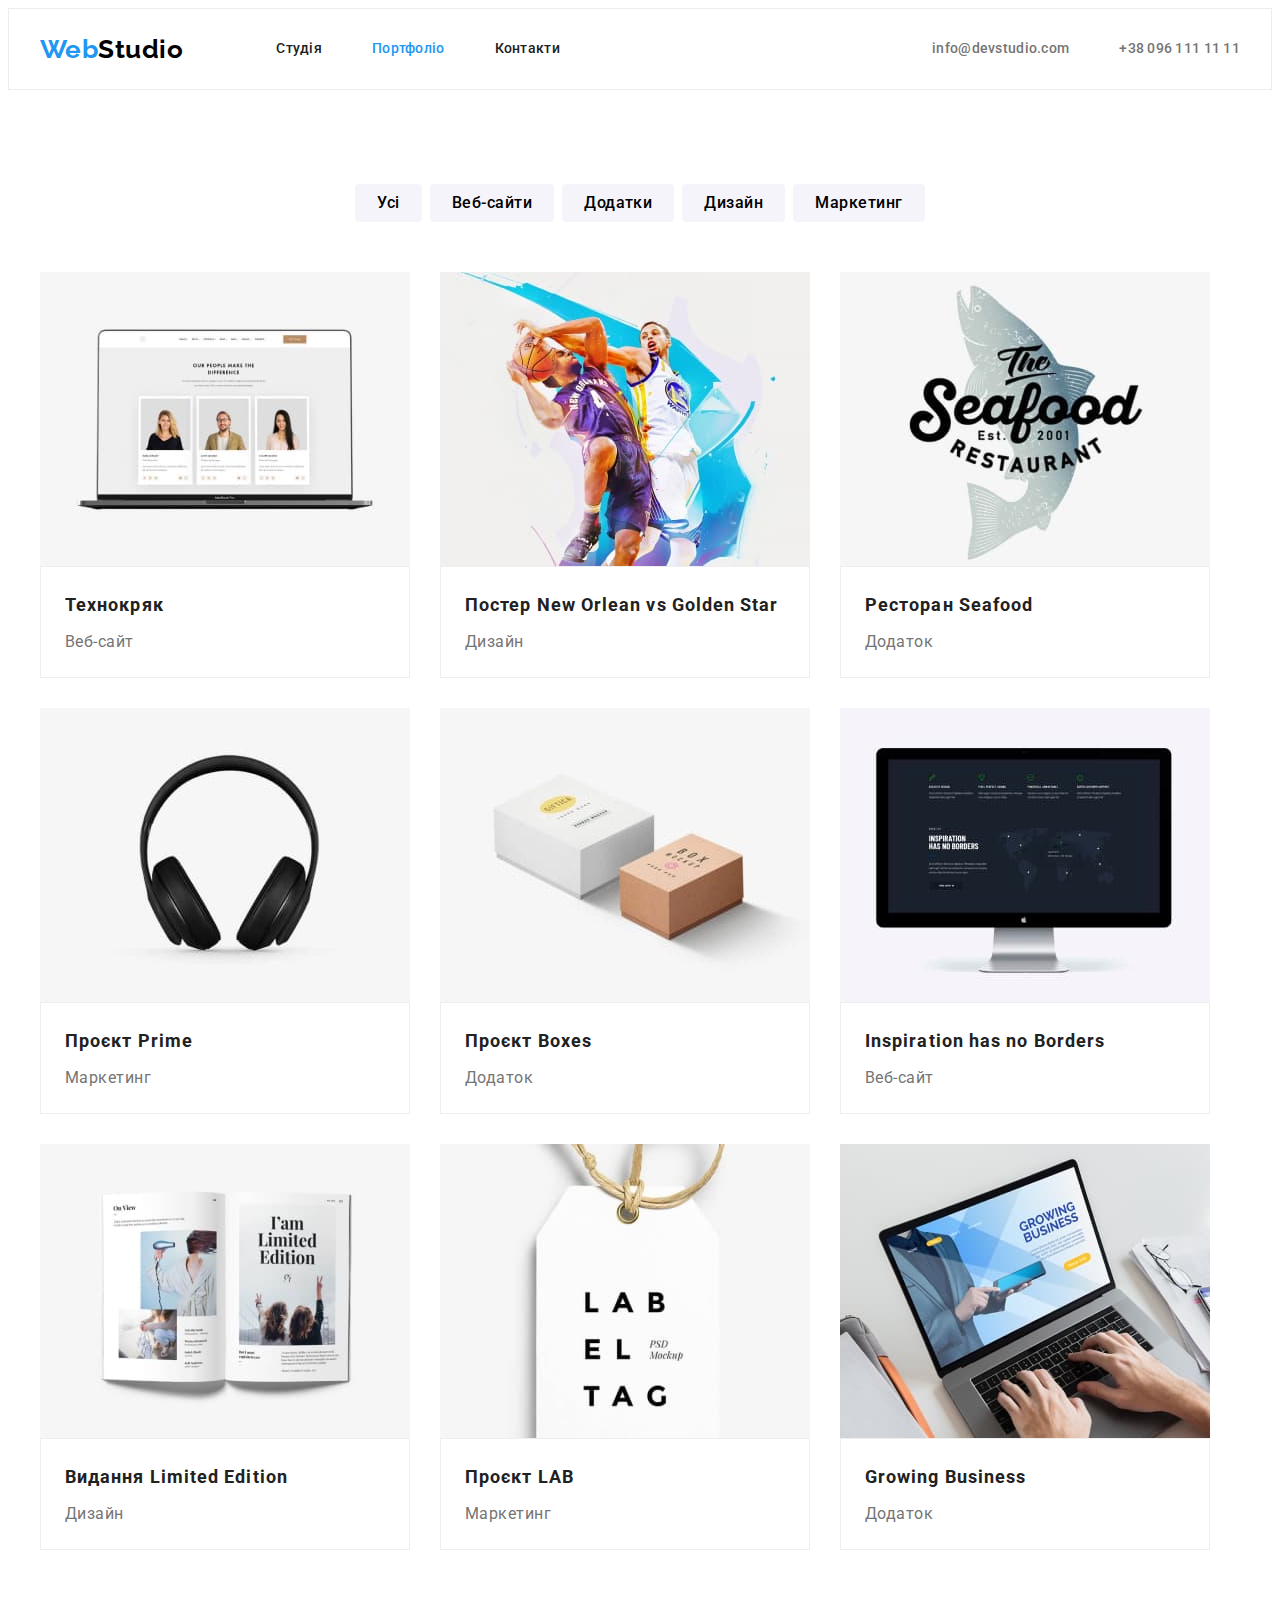
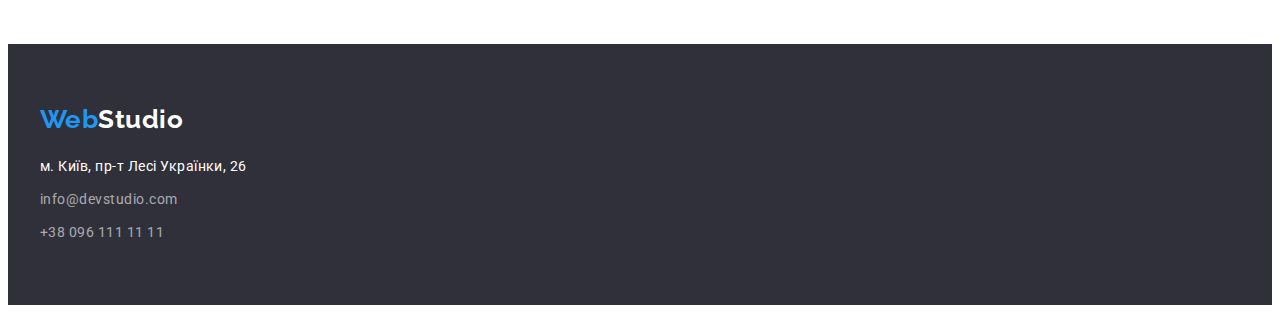
==== portfolio.html @ b87782fb "add files" ====
<!DOCTYPE html>
<html lang="uk">
  <head>
    <meta charset="UTF-8" />
    <meta http-equiv="X-UA-Compatible" content="IE=edge" />
    <meta name="viewport" content="width=device-width, initial-scale=1.0" />
    <title>Web Studio</title>
    <link rel="preconnect" href="https://fonts.googleapis.com" />
    <link rel="preconnect" href="https://fonts.gstatic.com" crossorigin />
    <link
      href="https://fonts.googleapis.com/css2?family=Raleway:wght@700&family=Roboto:wght@400;500;700;900&display=swap"
      rel="stylesheet"
    />
    <link
      rel="stylesheet"
      href="https://cdnjs.cloudflare.com/ajax/libs/modern-normalize/1.1.0/modern-normalize.min.css"
      integrity="sha512-wpPYUAdjBVSE4KJnH1VR1HeZfpl1ub8YT/NKx4PuQ5NmX2tKuGu6U/JRp5y+Y8XG2tV+wKQpNHVUX03MfMFn9Q=="
      crossorigin="anonymous"
      referrerpolicy="no-referrer"
    />
    <link rel="stylesheet" href="./css/styles.css" />
  </head>
  <body>
    <header class="section">
      <div class="container main-nav">
        <nav class="main-nav">
          <a href="./index.html" class="logo">
            <span class="accent">Web</span>Studio</a
          >
          <ul class="site-nav link">
            <li class="item">
              <a href="./index.html" class="link">Студія</a>
            </li>
            <li class="item">
              <a href="./portfolio.html" class="link current">Портфоліо</a>
            </li>
            <li class="item">
              <a href="#contacts" class="link">Контакти</a>
            </li>
          </ul>
        </nav>
        <ul class="call-us link">
          <li class="item">
            <a href="mailto:info@devstudio.com" class="link mail"
              >info@devstudio.com</a
            >
          </li>
          <li class="item">
            <a href="tel:+380961111111" class="link tel">+38 096 111 11 11</a>
          </li>
        </ul>
      </div>
    </header>
    <main>
      <!-- кнопки фильтра-->
      <section class="section examples">
        <div class="container buttons">
          <h1 class="visually-hidden">Заголовок</h1>
          <ul class="button-list">
            <li class="item">
              <button type="button" class="button-filtr">Усі</button>
            </li>
            <li class="item">
              <button type="button" class="button-filtr">Веб-сайти</button>
            </li>
            <li class="item">
              <button type="button" class="button-filtr">Додатки</button>
            </li>
            <li class="item">
              <button type="button" class="button-filtr">Дизайн</button>
            </li>
            <li class="item">
              <button type="button" class="button-filtr">Маркетинг</button>
            </li>
          </ul>

          <!-- примеры работ / карточки -->

          <ul class="examples-list">
            <li class="item">
              <a href="#" class="portfolio-link">
                <img
                  src="./images/portfolio/project1.jpeg"
                  alt="макбук з портфоліо"
                  width="370"
                />

                <div class="wrap-card-portfolio">
                  <h2 class="tittle-card">Технокряк</h2>
                  <p class="text">Веб-сайт</p>
                </div>
              </a>
            </li>
            <li class="item">
              <a href="">
                <img
                  src="./images/portfolio/project2.jpeg"
                  alt="Постер New Orlean vs Golden Star"
                  width="370"
                />
                <div class="wrap-card-portfolio">
                  <h2 class="tittle-card">Постер New Orlean vs Golden Star</h2>
                  <p class="text">Дизайн</p>
                </div>
              </a>
            </li>

            <li class="item">
              <a href="">
                <img
                  src="./images/portfolio/project3.jpeg"
                  alt="риба з текстом"
                  width="370"
                />
                <div class="wrap-card-portfolio">
                  <h2 class="tittle-card">Ресторан Seafood</h2>
                  <p class="text">Додаток</p>
                </div>
              </a>
            </li>
            <li class="item">
              <a href=""
                ><img
                  src="./images/portfolio/project4.jpeg"
                  alt="наушники"
                  width="370"
                />
                <div class="wrap-card-portfolio">
                  <h2 class="tittle-card">Проєкт Prime</h2>
                  <p class="text">Маркетинг</p>
                </div>
              </a>
            </li>
            <li class="item">
              <a href=""
                ><img
                  src="./images/portfolio/project5.jpeg"
                  alt="две коробки"
                  width="370"
                />
                <div class="wrap-card-portfolio">
                  <h2 class="tittle-card">Проєкт Boxes</h2>
                  <p class="text">Додаток</p>
                </div>
              </a>
            </li>
            <li class="item">
              <a href=""
                ><img
                  src="./images/portfolio/project6.jpeg"
                  alt="монітор компʼютера"
                  width="370"
                />
                <div class="wrap-card-portfolio">
                  <h2 class="tittle-card">Inspiration has no Borders</h2>
                  <p class="text">Веб-сайт</p>
                </div>
              </a>
            </li>
            <li class="item">
              <a href="">
                <img
                  src="./images/portfolio/project7.jpeg"
                  alt="відкритий журнал"
                  width="370"
                />
                <div class="wrap-card-portfolio">
                  <h2 class="tittle-card">Видання Limited Edition</h2>
                  <p class="text">Дизайн</p>
                </div>
              </a>
            </li>
            <li class="item">
              <a href=""
                ><img
                  src="./images/portfolio/project8.jpeg"
                  alt="бірка"
                  width="370"
                />
                <div class="wrap-card-portfolio">
                  <h2 class="tittle-card">Проєкт LAB</h2>
                  <p class="text">Маркетинг</p>
                </div>
              </a>
            </li>
            <li class="item">
              <a href="">
                <img
                  src="./images/portfolio/project9.jpeg"
                  alt="макбук на столі  "
                  width="370"
                />
                <div class="wrap-card-portfolio">
                  <h2 class="tittle-card">Growing Business</h2>
                  <p class="text">Додаток</p>
                </div>
              </a>
            </li>
          </ul>
        </div>
      </section>
    </main>
    <footer id="contacts" class="footer">
      <div class="container">
        <a href="./index.html" class="logo">
          <span class="accent">Web</span>Studio</a
        >
        <address class="adress">
          <ul class="footer-list">
            <li class="footer-item">
              <a
                href="https://goo.gl/maps/7unWGDFjXXysJGBB8"
                target="_blank"
                rel="noopener noreferrer"
                class="link adress"
                >м. Київ, пр-т Лесі Українки, 26</a
              >
            </li>
            <li class="footer-item">
              <a href="mailto:info@devstudio.com" class="link"
                >info@devstudio.com</a
              >
            </li>
            <li class="footer-item">
              <a href="tel:+380961111111" class="link">+38 096 111 11 11</a>
            </li>
          </ul>
        </address>
      </div>
    </footer>
  </body>
</html>
---- css/styles.css ----
/* цвет лого черный #000000 */
/* основной черный чвет #212121 */
/* вторичный черный цвет #757575 */
/* акцент (цвет при наведении) #2196F3; */
/* primary-font-family: "Roboto", sans-serif;*/
/* tittle-font-family: "Raleway", sans-serif; */

:root {
  --primary-text-color: #757575;
  --tittle-text-color: #212121;
  --accent-color: #2196f3;
  --primary-white-color: #ffffff;
  --primary-bg-color-button: #f5f4fa;
  --tittle-font-family: "Raleway", sans-serif;
}

h1,
h2,
h3,
h4,
h5,
h6,
p {
  margin: 0px;
}
img {
  display: block;
  width: 100%;
}
ul {
  list-style: none;
  margin: 0;
  padding: 0;
}
a {
  text-decoration: none;
  color: currentColor;
  font-style: normal;
}

body {
  background-color: var(--privary-white-color);
  color: #757575;
  font-family: "Roboto", sans-serif;
  letter-spacing: 0.03em;
}

button {
  font-family: inherit;
}

.hero,
.footer {
  background-color: #2f303a;
}

.section {
  padding-top: 94px;
  padding-bottom: 94px;
}
/* index.html - Студія */
/* header */
.page-header {
  margin-top: 0px;
  margin-bottom: 0px;
}
.header {
  display: flex;
}
.container {
  width: 1200px;
  padding-left: 15px;
  padding-right: 15px;
  margin-left: auto;
  margin-right: auto;
}

.logo {
  color: #000000;
  font-family: var(--tittle-font-family);
  font-weight: 700;
  font-size: 26px;
  line-height: 1.19;
  margin-right: 93px;
}
.accent {
  color: var(--accent-color);
}

.main-nav {
  display: flex;
  justify-content: space-between;
  align-items: center;
}

.site-nav {
  display: flex;
}

.site-nav .link {
  display: block;
  color: var(--tittle-text-color);
  letter-spacing: 0.02em;

  font-weight: 500;
  font-size: 14px;
  line-height: 1.14;
  padding-top: 32px;
  padding-bottom: 32px;
}
.site-nav .item + .item,
.call-us .item + .item {
  margin-left: 50px;
}

.site-nav .link:focus,
.site-nav .link:hover {
  color: var(--accent-color);
}
.site-nav .link.current {
  color: var(--accent-color);
}
.call-us {
  display: flex;
}
.call-us .link {
  display: block;
  color: #757575;
  font-weight: 500;
  font-size: 14px;
  line-height: 1.14;
  letter-spacing: 0.02em;
  margin-top: 0px;
  margin-bottom: 0px;
  padding-top: 32px;
  padding-bottom: 32px;
}
.call-us .link:focus,
.call-us .link:hover {
  color: var(--accent-color);
}

/* main */
/* hero */
.hero {
  padding-top: 200px;
  padding-bottom: 200px;
  padding-left: 0px;
  padding-right: 0px;
  text-align: center;
}
.hero .hero-title {
  color: #ffffff;

  letter-spacing: 0.06em;
  font-weight: 900;
  font-size: 44px;
  line-height: 1.36;
  text-align: center;
  text-transform: uppercase;
  margin-right: auto;
  margin-left: auto;
  width: 696px;
}

/* кнопка */

.hero .button {
  background-color: var(--accent-color);
  color: var(--primary-white-color);
  letter-spacing: 0.06em;
  font-weight: 700;
  font-size: 16px;
  line-height: 1.87;
  border-radius: 4px;
  min-width: 216px;
  text-align: center;
  padding-top: 10px;
  padding-bottom: 10px;
  padding-left: 32px;
  padding-right: 32px;
  margin-top: 30px;
  border: none;
}

/* Преимущества */
/* скрытый заголовок */
.visually-hidden {
  position: absolute;
  width: 1px;
  height: 1px;
  margin: -1px;
  border: 0;
  padding: 0;

  white-space: nowrap;
  clip-path: inset(100%);
  clip: rect(0 0 0 0);
  overflow: hidden;
}
/*  */
.feature-item {
  width: 270px;
}
.feature-list {
  display: flex;
  gap: 30px;
}

.feature-list .title {
  color: var(--tittle-text-color);
  font-weight: 700;
  font-size: 14px;
  line-height: 1.14;
  margin-bottom: 10px;
}
.feature-list .text {
  font-size: 14px;
  line-height: 1.71;
}

/* Примеры работ */

.section .section-title {
  color: var(--tittle-text-color);
  font-weight: 700;
  font-size: 36px;
  line-height: 1.17;
  text-align: center;
  margin-bottom: 50px;
}
.section .work-list {
  display: flex;
  align-items: center;
  justify-content: center;
}
.work-list .item + .item {
  margin-left: 30px;
}

/* Команда */
.section.team {
}

.container.team {
  background-color: #f5f4fa;
}
.wrap-card {
  background-color: #ffffff;
  padding: 30px 0;
  border-radius: 0px 0px 4px 4px;
  text-align: center;
  box-shadow: 0px 1px 3px rgba(0, 0, 0, 0.12), 0px 1px 1px rgba(0, 0, 0, 0.14),
    0px 2px 1px rgba(0, 0, 0, 0.2);
}

.team-list {
  display: flex;
}
.team-list .team-item + .team-item {
  margin-left: 30px;
}
.team-list .team-title {
  color: var(--tittle-text-color);
  font-weight: 500;
  font-size: 16px;
  line-height: 1.19;
  margin-bottom: 10px;
}
.team-list .team-text {
  font-size: 16px;
  line-height: 1.19;
}

/* Footer */
.footer .container {
  padding: 60px 0;
}
.footer .logo {
  display: inline-block;
  color: #ffffff;
  margin-bottom: 20px;
}

.footer .footer-item + .footer-item {
  margin-top: 9px;
}
.footer-list {
  font-size: 14px;
  line-height: 1.71;
  color: rgba(255, 255, 255, 0.6);
}

.footer-item .adress {
  color: var(--primary-white-color);
}

.footer-list .link:focus,
.footer-list .link:hover {
  color: var(--accent-color);
}

/*  */
/*  */
/*  */
/* portfolio.html - Портфоліо */
header.section {
  border: 1px solid #ececec;
  padding-top: 0;
  padding-bottom: 0;
}
/* main */
/*кнопки фильтра */

.button-list {
  display: flex;
  margin-left: auto;
  margin-right: auto;
  justify-content: center;
  margin-bottom: 50px;
}
.button-list .item + .item {
  margin-left: 8px;
}
.button-list .button-filtr:focus,
.button-list .button-filtr:hover {
  color: var(--primary-white-color);
  background-color: var(--accent-color);
  box-shadow: 0px 3px 1px rgba(0, 0, 0, 0.1), 0px 1px 2px rgba(0, 0, 0, 0.08),
    0px 2px 2px rgba(0, 0, 0, 0.12);
}
.button-list .button-filtr {
  background-color: var(--primary-bg-color-button);
  font-weight: 500;
  font-size: 16px;
  line-height: 1.63;
  letter-spacing: 0.03em;
  background: #f5f4fa;
  border: none;
  border-radius: 4px;
  text-align: center;
  padding-left: 22px;
  padding-right: 22px;
  padding-top: 6px;
  padding-bottom: 6px;
}

/* примеры работ */

.examples-list {
  display: flex;
  flex-wrap: wrap;
  padding: 0px;
  gap: 30px;
}

.examples a {
  display: block;
  color: var(--tittle-text-color);
}
.examples-list .tittle-card {
  font-weight: 700;
  font-size: 18px;
  line-height: 2;
  letter-spacing: 0.06em;
  margin-bottom: 4px;
}
.examples .text {
  font-size: 16px;
  line-height: 1.88;
  letter-spacing: 0.03em;
  color: var(--primary-text-color);
}

.wrap-card-portfolio {
  background: #ffffff;
  border: 1px solid #eeeeee;
  padding: 20px 24px;
}

/* footer */
/*  */
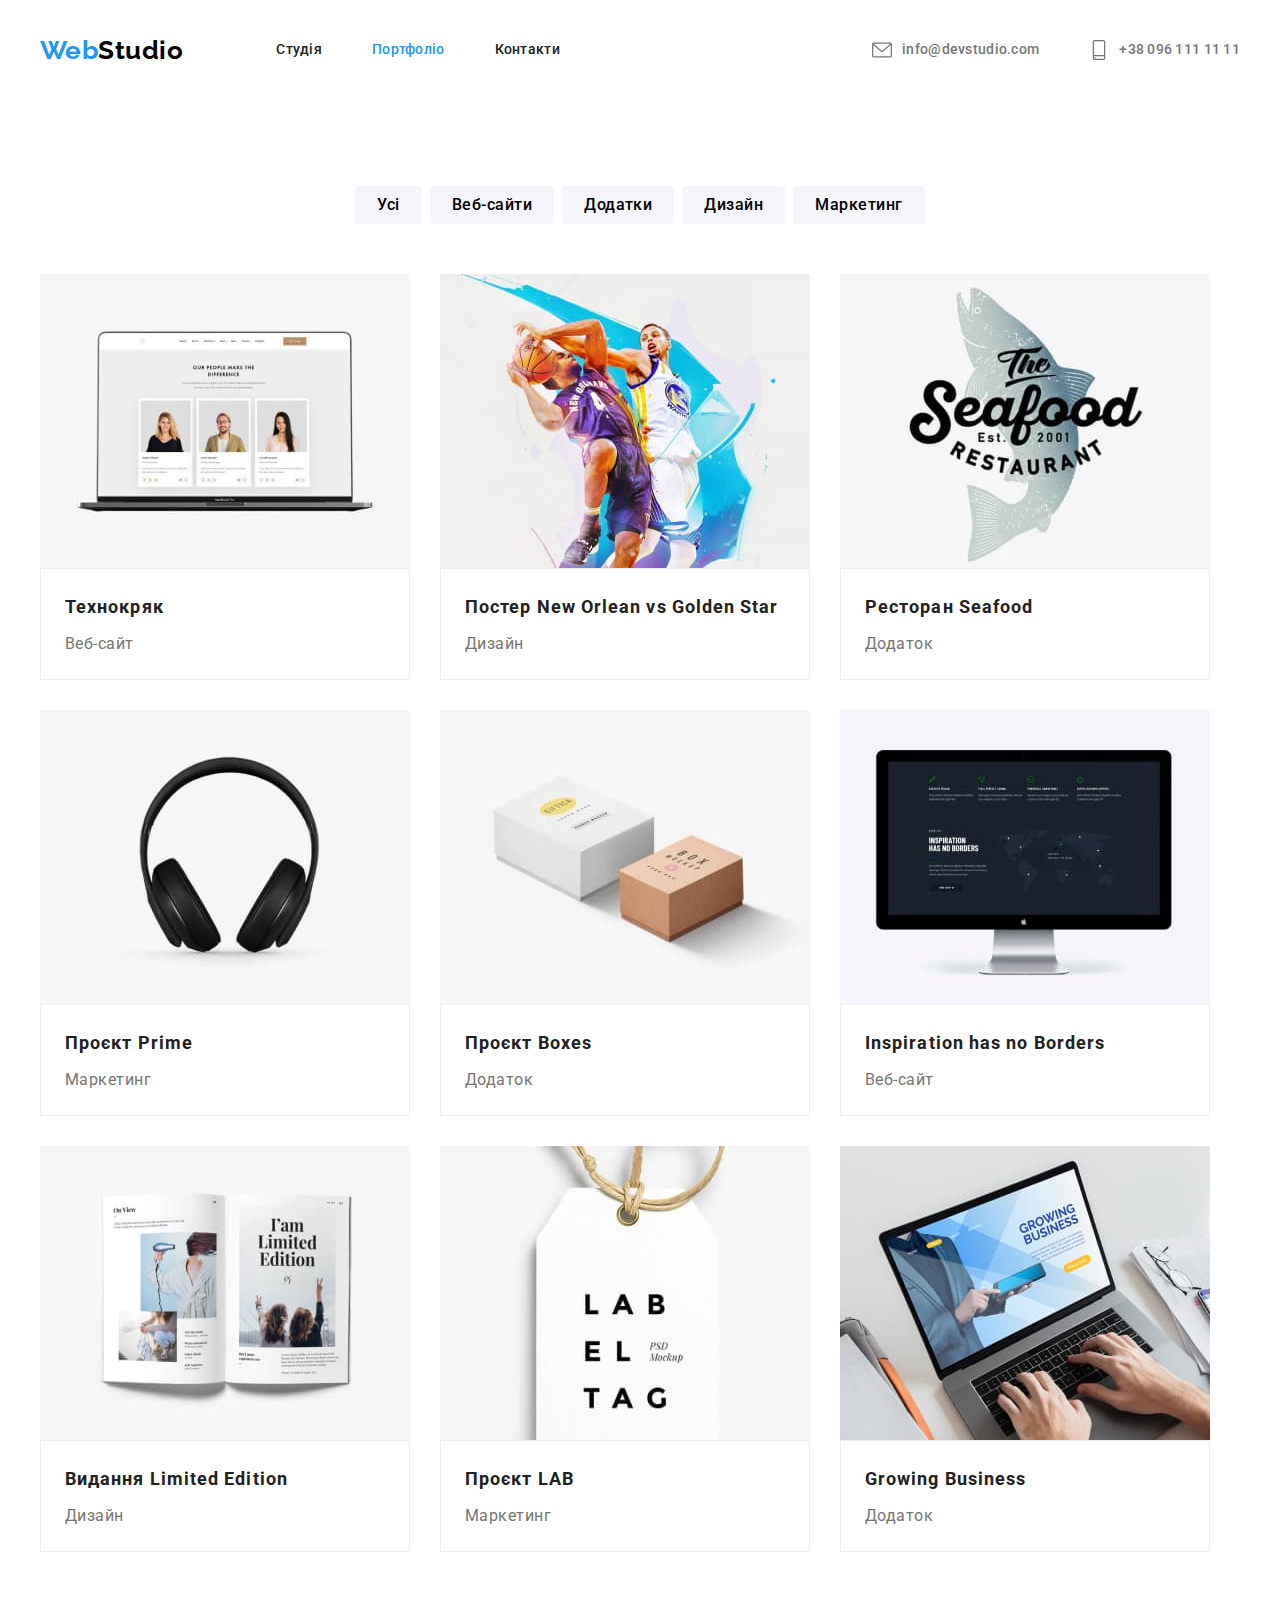
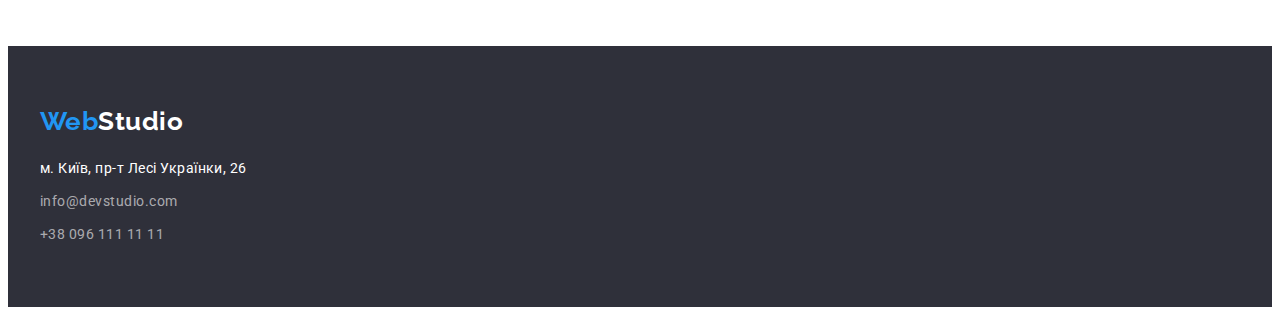
==== commit b55d4291: "закончил хедер , иконки соц сетей, иконки преимущества" ====
--- a/portfolio.html
+++ b/portfolio.html
@@ -21,7 +21,7 @@
     <link rel="stylesheet" href="./css/styles.css" />
   </head>
   <body>
-    <header class="section">
+    <header>
       <div class="container main-nav">
         <nav class="main-nav">
           <a href="./index.html" class="logo">
@@ -29,7 +29,7 @@
           >
           <ul class="site-nav link">
             <li class="item">
-              <a href="./index.html" class="link">Студія</a>
+              <a href="#about" class="link">Студія</a>
             </li>
             <li class="item">
               <a href="./portfolio.html" class="link current">Портфоліо</a>
@@ -41,12 +41,20 @@
         </nav>
         <ul class="call-us link">
           <li class="item">
-            <a href="mailto:info@devstudio.com" class="link mail"
-              >info@devstudio.com</a
+            <a href="mailto:info@devstudio.com" class="link mail">
+              <svg class="icon">
+                <use href="./images/symbol-defs.svg#icon-mail"></use>
+              </svg>
+              info@devstudio.com</a
             >
           </li>
           <li class="item">
-            <a href="tel:+380961111111" class="link tel">+38 096 111 11 11</a>
+            <a href="tel:+380961111111" class="link tel">
+              <svg class="icon">
+                <use href="./images/symbol-defs.svg#icon-smartphone"></use>
+              </svg>
+              +38 096 111 11 11</a
+            >
           </li>
         </ul>
       </div>
--- a/css/styles.css
+++ b/css/styles.css
@@ -49,11 +49,6 @@
   font-family: inherit;
 }
 
-.hero,
-.footer {
-  background-color: #2f303a;
-}
-
 .section {
   padding-top: 94px;
   padding-bottom: 94px;
@@ -66,6 +61,7 @@
 }
 .header {
   display: flex;
+  height: 80px;
 }
 .container {
   width: 1200px;
@@ -74,6 +70,8 @@
   margin-left: auto;
   margin-right: auto;
 }
+
+/* logo */
 
 .logo {
   color: #000000;
@@ -87,6 +85,8 @@
   color: var(--accent-color);
 }
 
+/* Навигация сайта */
+
 .main-nav {
   display: flex;
   justify-content: space-between;
@@ -120,6 +120,9 @@
 .site-nav .link.current {
   color: var(--accent-color);
 }
+
+/* Связь с нами */
+
 .call-us {
   display: flex;
 }
@@ -140,18 +143,50 @@
   color: var(--accent-color);
 }
 
+.call-us .item {
+  display: flex;
+  align-items: center;
+}
+.link.mail {
+  display: flex;
+  justify-content: center;
+  align-items: center;
+}
+.link.tel {
+  display: flex;
+  justify-content: center;
+  align-items: center;
+}
+.call-us .icon {
+  display: flex;
+  fill: currentColor;
+  width: 20px;
+  height: 20px;
+  margin-right: 10px;
+}
+
 /* main */
+
 /* hero */
 .hero {
+  max-width: 1600px;
   padding-top: 200px;
   padding-bottom: 200px;
   padding-left: 0px;
   padding-right: 0px;
   text-align: center;
-}
+  margin-right: auto;
+  margin-left: auto;
+
+  background-color: #2f303a;
+  background-image: linear-gradient(to right, #2f303a66 40%, #2f303a66 40%),
+    url(../images/studio/hero_photo.jpeg);
+  background-size: cover;
+  background-repeat: no-repeat;
+}
+
 .hero .hero-title {
   color: #ffffff;
-
   letter-spacing: 0.06em;
   font-weight: 900;
   font-size: 44px;
@@ -163,7 +198,7 @@
   width: 696px;
 }
 
-/* кнопка */
+/* кнопка героя */
 
 .hero .button {
   background-color: var(--accent-color);
@@ -181,9 +216,11 @@
   padding-right: 32px;
   margin-top: 30px;
   border: none;
+  cursor: pointer;
 }
 
 /* Преимущества */
+
 /* скрытый заголовок */
 .visually-hidden {
   position: absolute;
@@ -198,10 +235,31 @@
   clip: rect(0 0 0 0);
   overflow: hidden;
 }
-/*  */
+/* скрытый заголовок  */
+
 .feature-item {
   width: 270px;
 }
+
+.feature-item .thumb {
+  display: flex;
+  justify-content: center;
+  align-items: center;
+  height: 120px;
+  background-color: #f5f4fa;
+  border-radius: 4px;
+  margin-bottom: 30px;
+}
+.thumb .feature-icon {
+  display: flex;
+  width: 70px;
+  height: 70px;
+}
+/* Примеры работ */
+.feature {
+  padding-top: 0px;
+}
+
 .feature-list {
   display: flex;
   gap: 30px;
@@ -219,8 +277,6 @@
   line-height: 1.71;
 }
 
-/* Примеры работ */
-
 .section .section-title {
   color: var(--tittle-text-color);
   font-weight: 700;
@@ -240,20 +296,20 @@
 
 /* Команда */
 .section.team {
-}
-
-.container.team {
   background-color: #f5f4fa;
 }
+
 .wrap-card {
+  padding: 30px 0;
+}
+.team-list .team-item {
   background-color: #ffffff;
-  padding: 30px 0;
+
   border-radius: 0px 0px 4px 4px;
   text-align: center;
   box-shadow: 0px 1px 3px rgba(0, 0, 0, 0.12), 0px 1px 1px rgba(0, 0, 0, 0.14),
     0px 2px 1px rgba(0, 0, 0, 0.2);
 }
-
 .team-list {
   display: flex;
 }
@@ -270,10 +326,84 @@
 .team-list .team-text {
   font-size: 16px;
   line-height: 1.19;
-}
-
+  margin-bottom: 16px;
+}
+.social-list {
+  display: flex;
+  justify-content: center;
+  padding-left: 32px;
+  padding-right: 32px;
+  gap: 10px;
+  background-color: #ffffff;
+}
+.social-list .link-icon {
+  width: 20px;
+  height: 20px;
+  fill: #afb1b8;
+}
+.social-link:focus .link-icon,
+.social-link:hover .link-icon {
+  fill: #ffffff;
+}
+.social-link {
+  display: flex;
+  justify-content: center;
+  align-items: center;
+  width: 44px;
+  height: 44px;
+  border-radius: 50%;
+}
+.social-link:focus,
+.social-link:hover {
+  background-color: var(--accent-color);
+}
+
+/* CLients */
+
+.clients .section-tittle {
+  font-size: 36px;
+  line-height: 1.17;
+  text-align: center;
+  letter-spacing: 0.03em;
+  margin-bottom: 50px;
+}
+.clients .section-list {
+  display: flex;
+  justify-content: center;
+  gap: 30px;
+}
+.clients .list-item {
+  display: flex;
+  justify-content: center;
+  align-items: center;
+  width: 170px;
+  height: 92px;
+  border: 1px solid #afb1b8;
+  border-radius: 4px;
+}
+.clients .clients-icon {
+  width: 106px;
+  height: 60px;
+  fill: #afb1b8;
+}
+.clients .list-item:focus,
+.clients .list-item:hover {
+  border: 1px solid var(--accent-color);
+}
+/* КАК СДЕЛАТЬ ИЗМ ЦВЕТА ИКОНКИ И ГРАНИЦЫ ВМЕСТЕ!!!! */
+
+.clients .clients-icon:focus,
+.clients .clients-icon:hover {
+  fill: var(--accent-color);
+}
+
+.clients-icon:focus .clients {
+  border: 1px solid var(--accent-color);
+}
 /* Footer */
-.footer .container {
+.footer {
+  background-color: #2f303a;
+
   padding: 60px 0;
 }
 .footer .logo {
@@ -295,11 +425,14 @@
   color: var(--primary-white-color);
 }
 
-.footer-list .link:focus,
-.footer-list .link:hover {
+.footer-list .link:focus .list-item,
+.footer-list .link:hover .list-item {
   color: var(--accent-color);
 }
 
+.social-list footer {
+  display: flex;
+}
 /*  */
 /*  */
 /*  */
@@ -343,6 +476,7 @@
   padding-right: 22px;
   padding-top: 6px;
   padding-bottom: 6px;
+  cursor: pointer;
 }
 
 /* примеры работ */
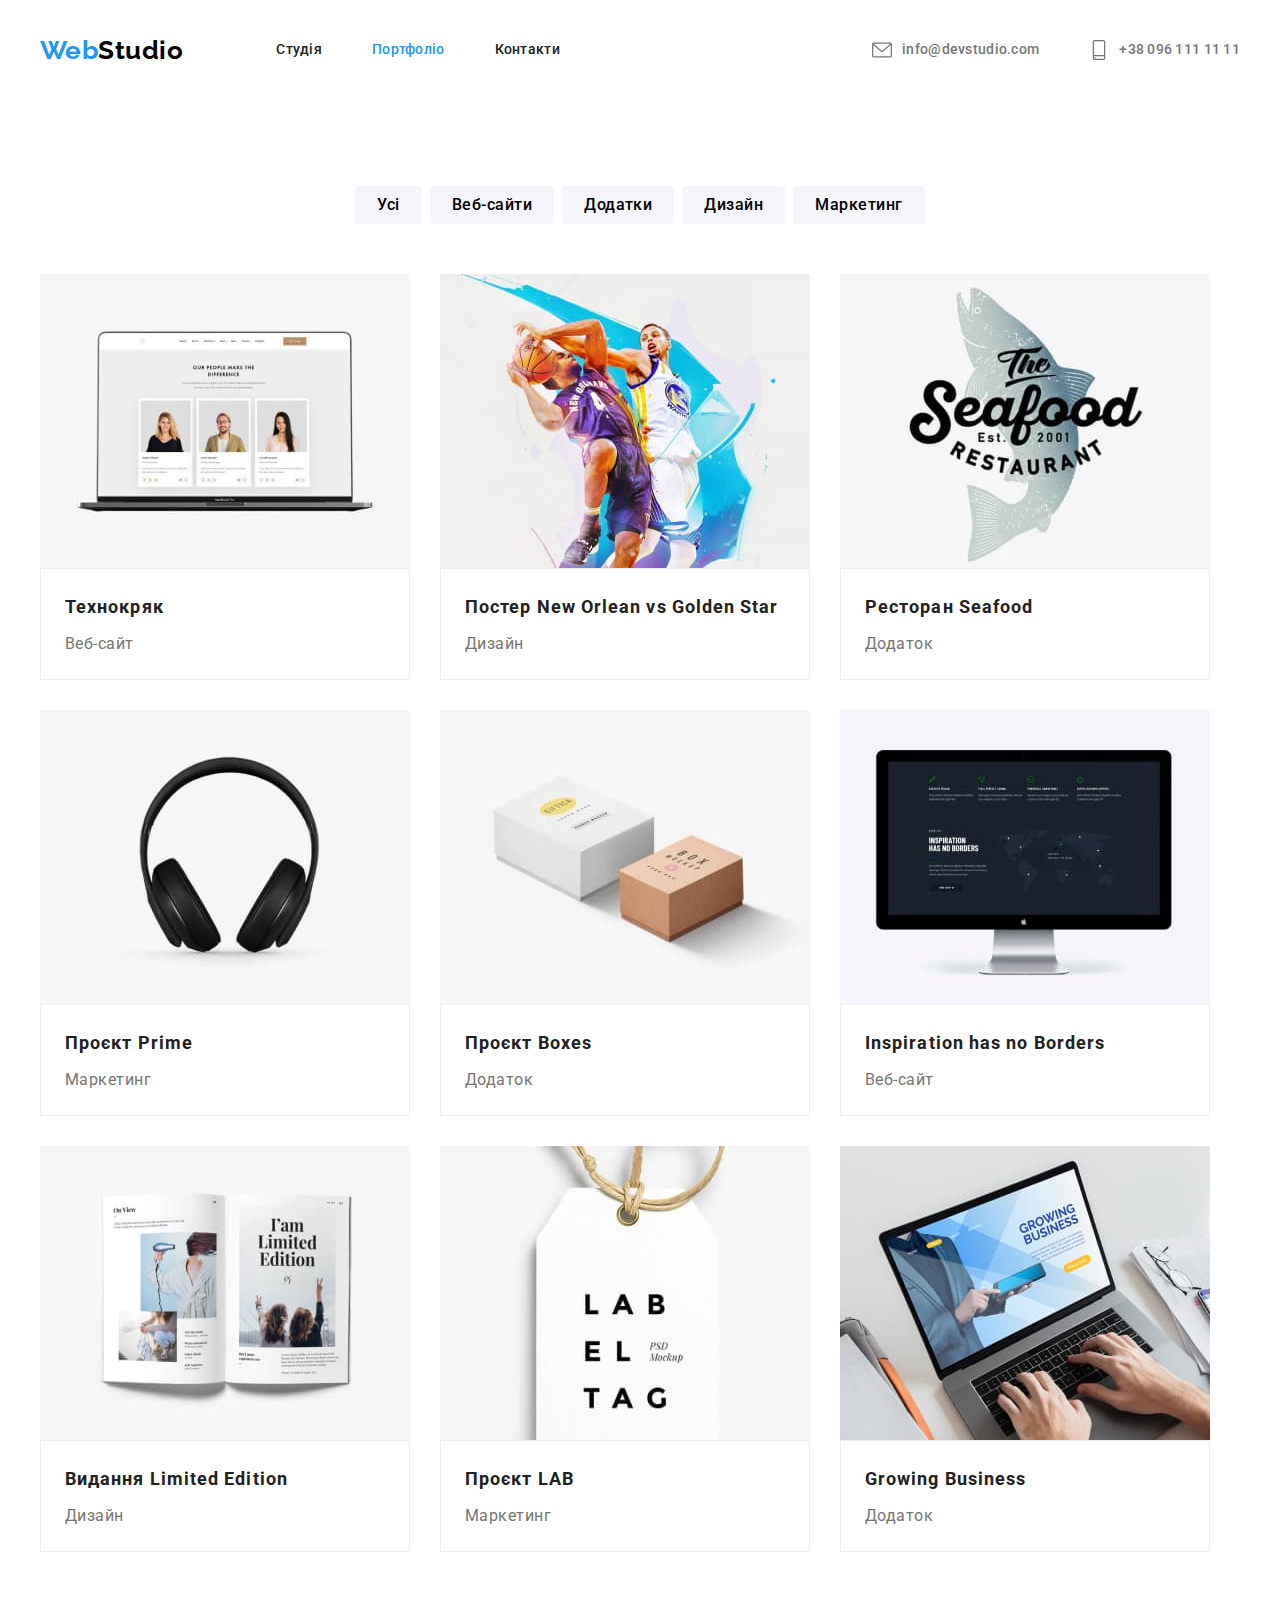
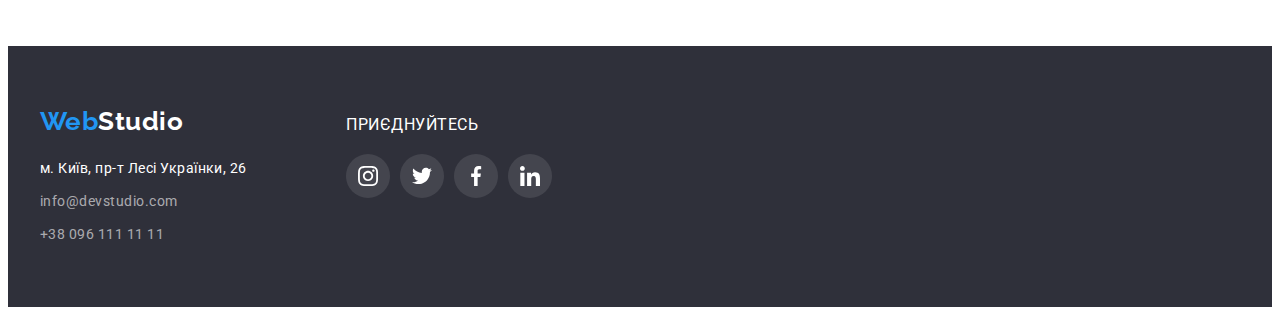
==== commit a85bc6b0: "finish portfolio (clients logo,footer)" ====
--- a/portfolio.html
+++ b/portfolio.html
@@ -209,31 +209,67 @@
       </section>
     </main>
     <footer id="contacts" class="footer">
-      <div class="container">
-        <a href="./index.html" class="logo">
-          <span class="accent">Web</span>Studio</a
-        >
-        <address class="adress">
-          <ul class="footer-list">
-            <li class="footer-item">
-              <a
-                href="https://goo.gl/maps/7unWGDFjXXysJGBB8"
-                target="_blank"
-                rel="noopener noreferrer"
-                class="link adress"
-                >м. Київ, пр-т Лесі Українки, 26</a
-              >
-            </li>
-            <li class="footer-item">
-              <a href="mailto:info@devstudio.com" class="link"
-                >info@devstudio.com</a
-              >
-            </li>
-            <li class="footer-item">
-              <a href="tel:+380961111111" class="link">+38 096 111 11 11</a>
-            </li>
-          </ul>
-        </address>
+      <div class="container footer-container">
+        <div class="container-left">
+          <a href="./index.html" class="logo">
+            <span class="accent">Web</span>Studio</a
+          >
+          <address class="adress">
+            <ul class="footer-list">
+              <li class="footer-item">
+                <a
+                  href="https://goo.gl/maps/7unWGDFjXXysJGBB8"
+                  target="_blank"
+                  rel="noopener noreferrer"
+                  class="link adress"
+                  >м. Київ, пр-т Лесі Українки, 26</a
+                >
+              </li>
+              <li class="footer-item">
+                <a href="mailto:info@devstudio.com" class="link"
+                  >info@devstudio.com</a
+                >
+              </li>
+              <li class="footer-item">
+                <a href="tel:+380961111111" class="link">+38 096 111 11 11</a>
+              </li>
+            </ul>
+          </address>
+        </div>
+
+        <div class="container-right">
+          <p class="container-right-text">приєднуйтесь</p>
+          <ul class="social-list">
+            <li class="social-item">
+              <a href="" class="social-link">
+                <svg class="link-icon">
+                  <use href="./images/symbol-defs.svg#icon-instagram"></use>
+                </svg>
+              </a>
+            </li>
+            <li class="social-item">
+              <a href="" class="social-link">
+                <svg class="link-icon">
+                  <use href="./images/symbol-defs.svg#icon-twitter"></use>
+                </svg>
+              </a>
+            </li>
+            <li class="social-item">
+              <a href="" class="social-link">
+                <svg class="link-icon">
+                  <use href="./images/symbol-defs.svg#icon-facebook"></use>
+                </svg>
+              </a>
+            </li>
+            <li class="social-item">
+              <a href="" class="social-link">
+                <svg class="link-icon">
+                  <use href="./images/symbol-defs.svg#icon-linkedin"></use>
+                </svg>
+              </a>
+            </li>
+          </ul>
+        </div>
       </div>
     </footer>
   </body>
--- a/css/styles.css
+++ b/css/styles.css
@@ -341,20 +341,23 @@
   height: 20px;
   fill: #afb1b8;
 }
+
+.social-link {
+  display: flex;
+  justify-content: center;
+  align-items: center;
+  width: 44px;
+  height: 44px;
+  border-radius: 50%;
+}
+.wrap-card .social-link:hover,
+.wrap-card .social-link:focus {
+  background-color: var(--accent-color);
+}
+
 .social-link:focus .link-icon,
 .social-link:hover .link-icon {
   fill: #ffffff;
-}
-.social-link {
-  display: flex;
-  justify-content: center;
-  align-items: center;
-  width: 44px;
-  height: 44px;
-  border-radius: 50%;
-}
-.social-link:focus,
-.social-link:hover {
   background-color: var(--accent-color);
 }
 
@@ -367,12 +370,12 @@
   letter-spacing: 0.03em;
   margin-bottom: 50px;
 }
-.clients .section-list {
+.clients .clients-list {
   display: flex;
   justify-content: center;
   gap: 30px;
 }
-.clients .list-item {
+/* .clients-item {
   display: flex;
   justify-content: center;
   align-items: center;
@@ -380,28 +383,41 @@
   height: 92px;
   border: 1px solid #afb1b8;
   border-radius: 4px;
-}
-.clients .clients-icon {
+} */
+
+.clients-item {
+  flex-grow: 1;
+}
+
+.clients-link {
+  display: flex;
+  justify-content: center;
+  align-items: center;
+  width: 100%;
+  height: 92px;
+  border: 1px solid #afb1b8;
+  border-radius: 4px;
+}
+
+.clients-icon {
   width: 106px;
   height: 60px;
   fill: #afb1b8;
 }
-.clients .list-item:focus,
-.clients .list-item:hover {
+
+.clients-link:focus,
+.clients-link:hover {
   border: 1px solid var(--accent-color);
 }
-/* КАК СДЕЛАТЬ ИЗМ ЦВЕТА ИКОНКИ И ГРАНИЦЫ ВМЕСТЕ!!!! */
-
-.clients .clients-icon:focus,
-.clients .clients-icon:hover {
+
+.clients-link:focus .clients-icon,
+.clients-link:hover .clients-icon {
   fill: var(--accent-color);
 }
 
-.clients-icon:focus .clients {
-  border: 1px solid var(--accent-color);
-}
 /* Footer */
 .footer {
+  display: flex;
   background-color: #2f303a;
 
   padding: 60px 0;
@@ -425,14 +441,55 @@
   color: var(--primary-white-color);
 }
 
-.footer-list .link:focus .list-item,
-.footer-list .link:hover .list-item {
+.footer-list .link:focus,
+.footer-list .link:hover {
   color: var(--accent-color);
 }
 
 .social-list footer {
   display: flex;
 }
+
+.footer-container {
+  display: flex;
+  align-items: baseline;
+}
+
+.container-left {
+  margin-right: 70px;
+}
+
+.container-right {
+  text-transform: uppercase;
+  color: var(--primary-white-color);
+}
+
+.container-right-text {
+  margin-bottom: 20px;
+}
+
+.container-right .social-list {
+  background-color: transparent;
+  padding: 0px;
+}
+
+.container-right .social-item {
+  flex-grow: 1;
+}
+.container-right .social-link {
+  border-radius: 50%;
+  background: rgba(255, 255, 255, 0.1);
+}
+
+.container-right .link-icon {
+  fill: #ffffff;
+}
+
+.container-right .social-link:focus,
+.container-right .social-link:hover {
+  background-color: var(--accent-color);
+}
+
 /*  */
 /*  */
 /*  */
@@ -491,6 +548,7 @@
 .examples a {
   display: block;
   color: var(--tittle-text-color);
+  /* boxshadow */
 }
 .examples-list .tittle-card {
   font-weight: 700;
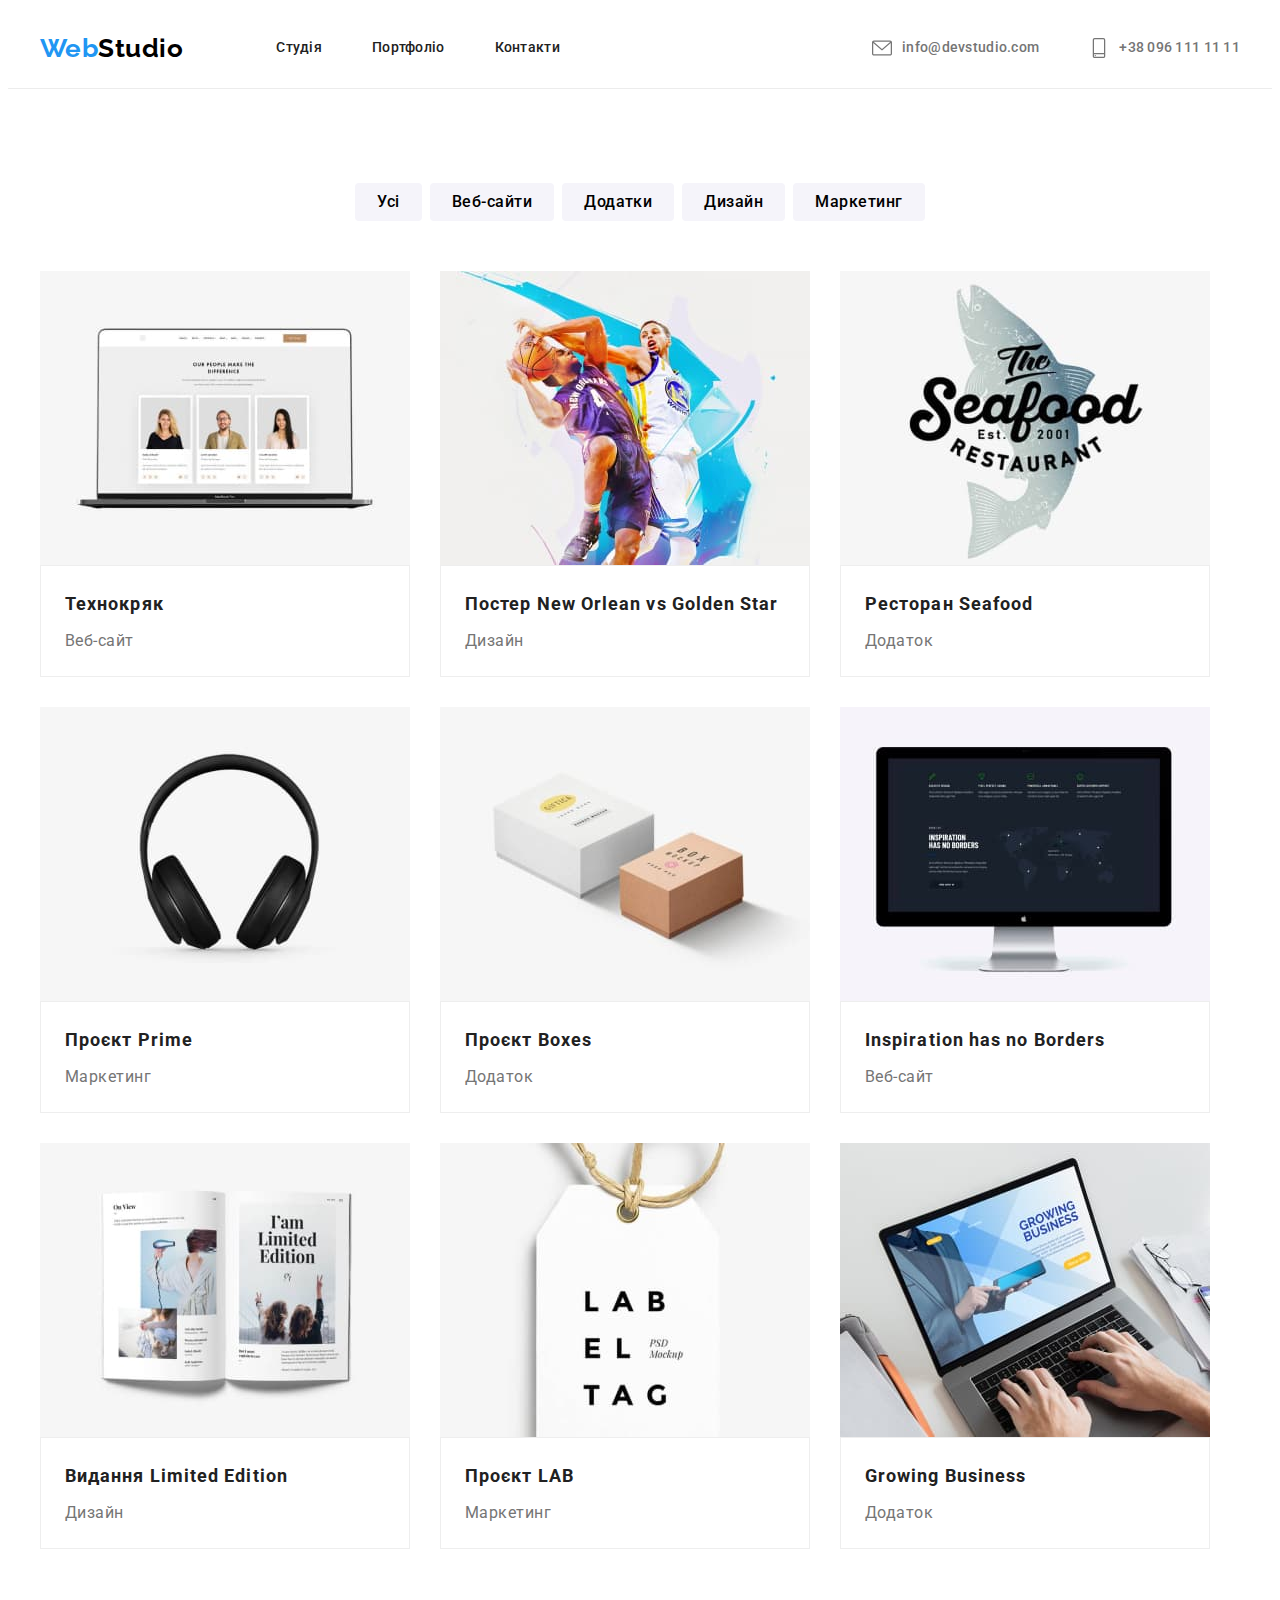
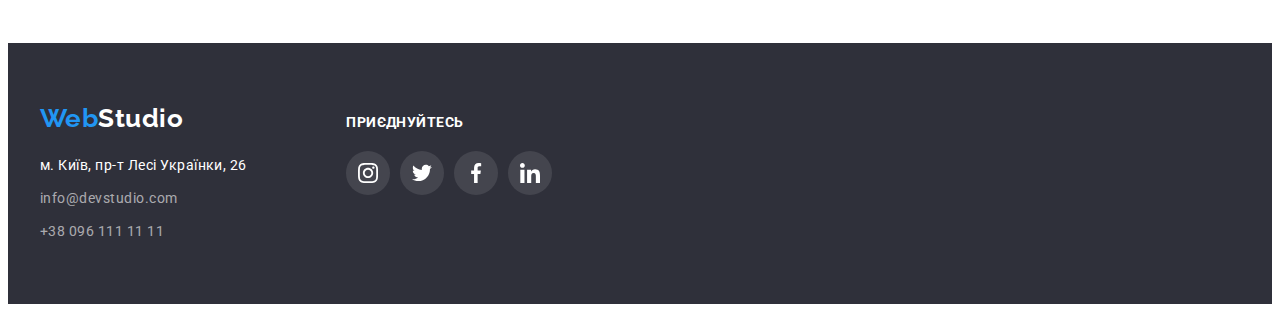
==== commit ea1fe8a1: "finish" ====
--- a/portfolio.html
+++ b/portfolio.html
@@ -21,7 +21,7 @@
     <link rel="stylesheet" href="./css/styles.css" />
   </head>
   <body>
-    <header>
+    <header class="header">
       <div class="container main-nav">
         <nav class="main-nav">
           <a href="./index.html" class="logo">
@@ -29,10 +29,10 @@
           >
           <ul class="site-nav link">
             <li class="item">
-              <a href="#about" class="link">Студія</a>
-            </li>
-            <li class="item">
-              <a href="./portfolio.html" class="link current">Портфоліо</a>
+              <a href="./index.html" class="link">Студія</a>
+            </li>
+            <li class="item">
+              <a href="./portfolio.html" class="link">Портфоліо</a>
             </li>
             <li class="item">
               <a href="#contacts" class="link">Контакти</a>
@@ -100,7 +100,7 @@
               </a>
             </li>
             <li class="item">
-              <a href="">
+              <a href="" class="portfolio-link">
                 <img
                   src="./images/portfolio/project2.jpeg"
                   alt="Постер New Orlean vs Golden Star"
@@ -114,7 +114,7 @@
             </li>
 
             <li class="item">
-              <a href="">
+              <a href="" class="portfolio-link">
                 <img
                   src="./images/portfolio/project3.jpeg"
                   alt="риба з текстом"
@@ -127,8 +127,8 @@
               </a>
             </li>
             <li class="item">
-              <a href=""
-                ><img
+              <a href="" class="portfolio-link">
+                <img
                   src="./images/portfolio/project4.jpeg"
                   alt="наушники"
                   width="370"
@@ -140,8 +140,8 @@
               </a>
             </li>
             <li class="item">
-              <a href=""
-                ><img
+              <a href="" class="portfolio-link">
+                <img
                   src="./images/portfolio/project5.jpeg"
                   alt="две коробки"
                   width="370"
@@ -153,8 +153,8 @@
               </a>
             </li>
             <li class="item">
-              <a href=""
-                ><img
+              <a href="" class="portfolio-link">
+                <img
                   src="./images/portfolio/project6.jpeg"
                   alt="монітор компʼютера"
                   width="370"
@@ -166,7 +166,7 @@
               </a>
             </li>
             <li class="item">
-              <a href="">
+              <a href="" class="portfolio-link">
                 <img
                   src="./images/portfolio/project7.jpeg"
                   alt="відкритий журнал"
@@ -179,7 +179,7 @@
               </a>
             </li>
             <li class="item">
-              <a href=""
+              <a href="" class="portfolio-link"
                 ><img
                   src="./images/portfolio/project8.jpeg"
                   alt="бірка"
@@ -192,7 +192,7 @@
               </a>
             </li>
             <li class="item">
-              <a href="">
+              <a href="" class="portfolio-link">
                 <img
                   src="./images/portfolio/project9.jpeg"
                   alt="макбук на столі  "
--- a/css/styles.css
+++ b/css/styles.css
@@ -91,6 +91,9 @@
   display: flex;
   justify-content: space-between;
   align-items: center;
+}
+.header {
+  border-bottom: 1px solid #ececec;
 }
 
 .site-nav {
@@ -158,7 +161,6 @@
   align-items: center;
 }
 .call-us .icon {
-  display: flex;
   fill: currentColor;
   width: 20px;
   height: 20px;
@@ -251,7 +253,6 @@
   margin-bottom: 30px;
 }
 .thumb .feature-icon {
-  display: flex;
   width: 70px;
   height: 70px;
 }
@@ -331,10 +332,7 @@
 .social-list {
   display: flex;
   justify-content: center;
-  padding-left: 32px;
-  padding-right: 32px;
   gap: 10px;
-  background-color: #ffffff;
 }
 .social-list .link-icon {
   width: 20px;
@@ -358,7 +356,7 @@
 .social-link:focus .link-icon,
 .social-link:hover .link-icon {
   fill: #ffffff;
-  background-color: var(--accent-color);
+  /* background-color: var(--accent-color); */
 }
 
 /* CLients */
@@ -375,15 +373,6 @@
   justify-content: center;
   gap: 30px;
 }
-/* .clients-item {
-  display: flex;
-  justify-content: center;
-  align-items: center;
-  width: 170px;
-  height: 92px;
-  border: 1px solid #afb1b8;
-  border-radius: 4px;
-} */
 
 .clients-item {
   flex-grow: 1;
@@ -460,25 +449,23 @@
 }
 
 .container-right {
+  color: var(--primary-white-color);
+}
+
+.container-right-text {
+  font-weight: 700;
+  font-size: 14px;
+  line-height: 1.14;
+  letter-spacing: 0.03em;
+  margin-bottom: 20px;
   text-transform: uppercase;
-  color: var(--primary-white-color);
-}
-
-.container-right-text {
-  margin-bottom: 20px;
-}
-
-.container-right .social-list {
-  background-color: transparent;
-  padding: 0px;
 }
 
 .container-right .social-item {
   flex-grow: 1;
 }
 .container-right .social-link {
-  border-radius: 50%;
-  background: rgba(255, 255, 255, 0.1);
+  background-color: rgba(255, 255, 255, 0.1);
 }
 
 .container-right .link-icon {
@@ -520,7 +507,6 @@
     0px 2px 2px rgba(0, 0, 0, 0.12);
 }
 .button-list .button-filtr {
-  background-color: var(--primary-bg-color-button);
   font-weight: 500;
   font-size: 16px;
   line-height: 1.63;
@@ -536,7 +522,7 @@
   cursor: pointer;
 }
 
-/* примеры работ */
+/* примеры работ / карточки */
 
 .examples-list {
   display: flex;
@@ -545,10 +531,14 @@
   gap: 30px;
 }
 
-.examples a {
+.examples .portfolio-link {
   display: block;
   color: var(--tittle-text-color);
-  /* boxshadow */
+}
+.portfolio-link:hover,
+.portfolio-link:focus {
+  box-shadow: 0px 1px 1px rgba(0, 0, 0, 0.12), 0px 4px 4px rgba(0, 0, 0, 0.06),
+    1px 4px 6px rgba(0, 0, 0, 0.16);
 }
 .examples-list .tittle-card {
   font-weight: 700;
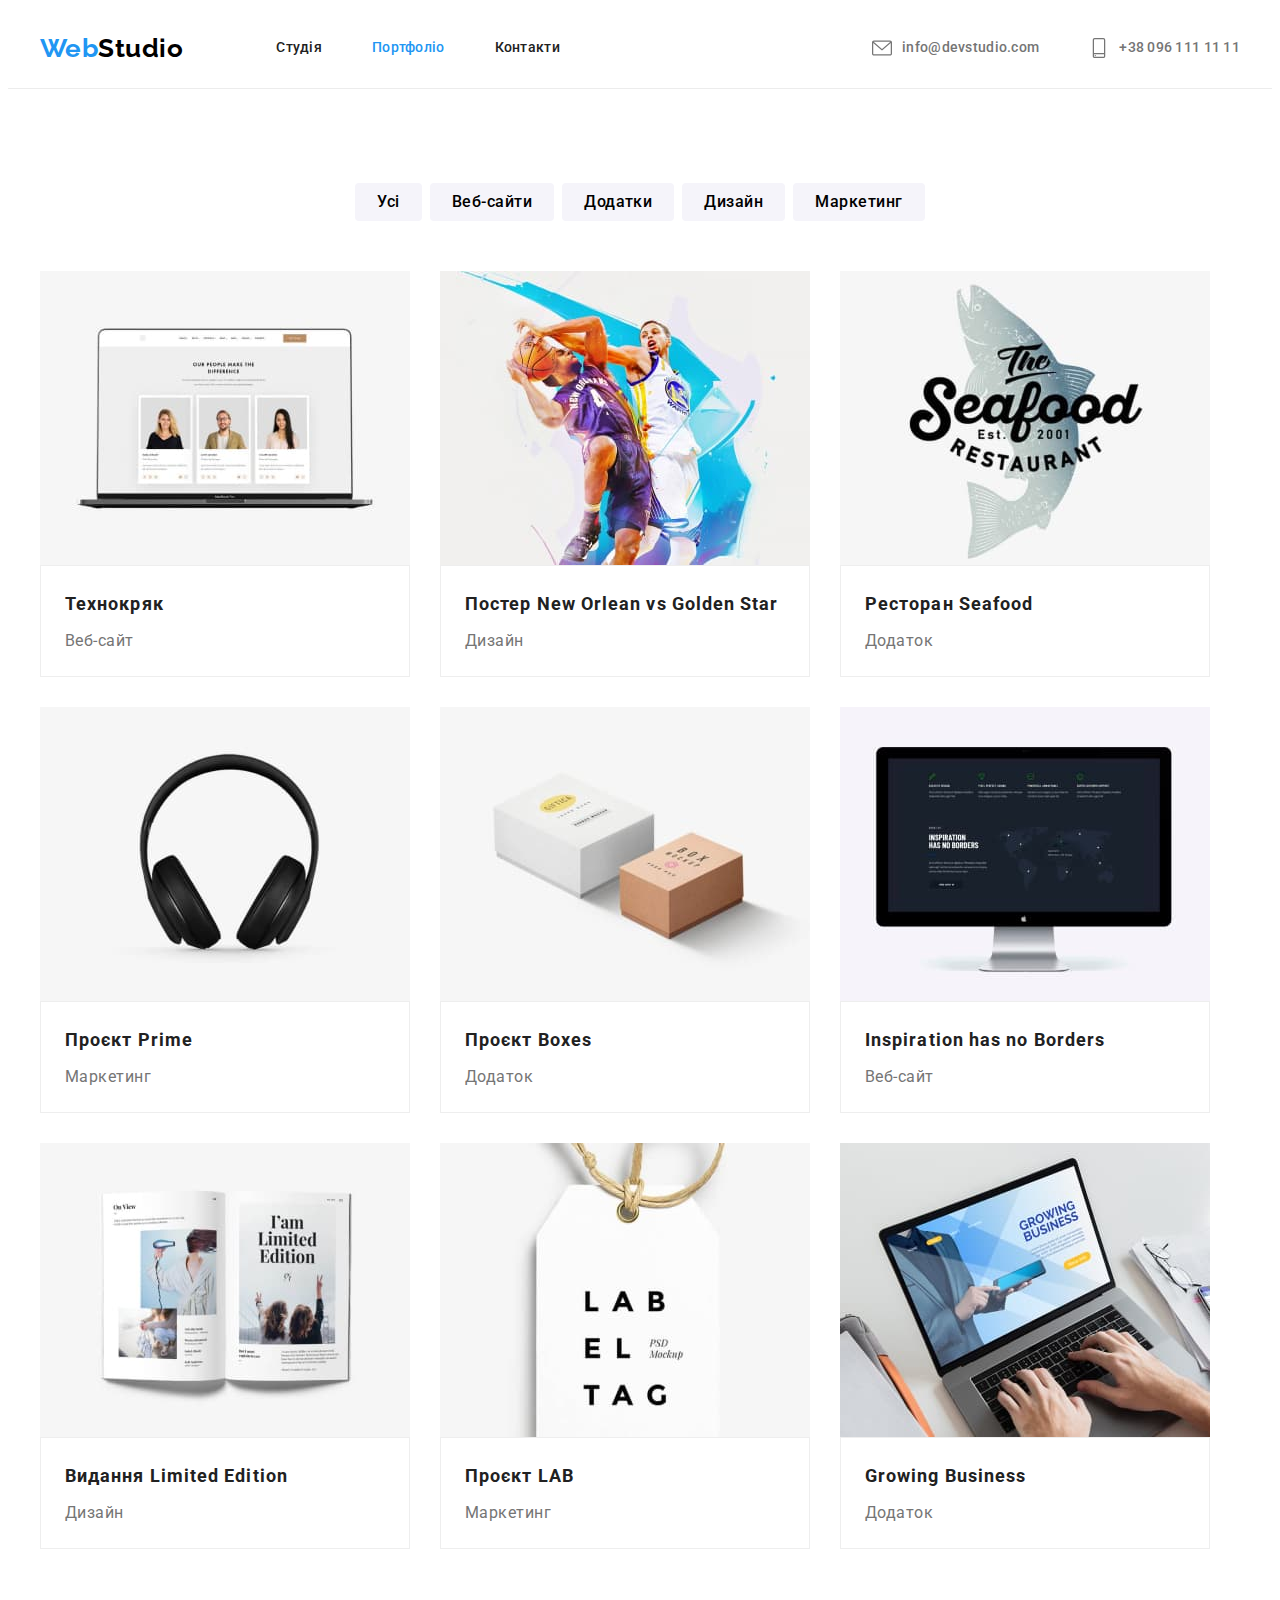
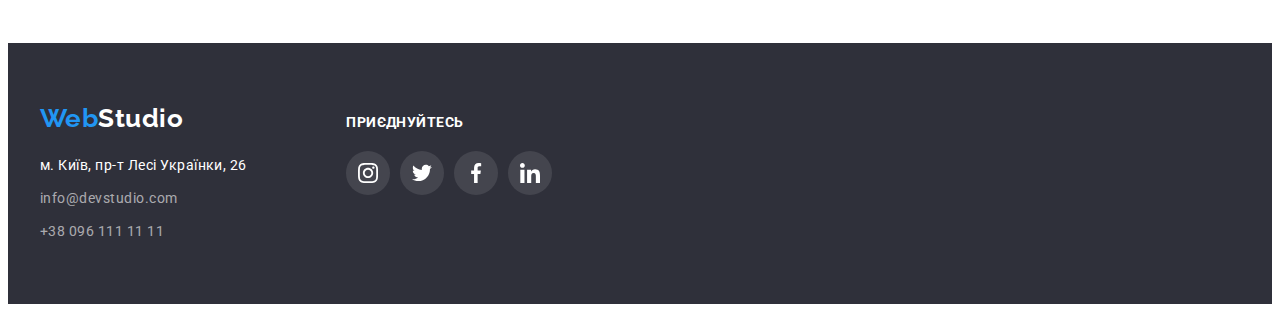
==== commit 570d852d: "Update portfolio.html" ====
--- a/portfolio.html
+++ b/portfolio.html
@@ -32,7 +32,7 @@
               <a href="./index.html" class="link">Студія</a>
             </li>
             <li class="item">
-              <a href="./portfolio.html" class="link">Портфоліо</a>
+              <a href="./portfolio.html" class="link current">Портфоліо</a>
             </li>
             <li class="item">
               <a href="#contacts" class="link">Контакти</a>
